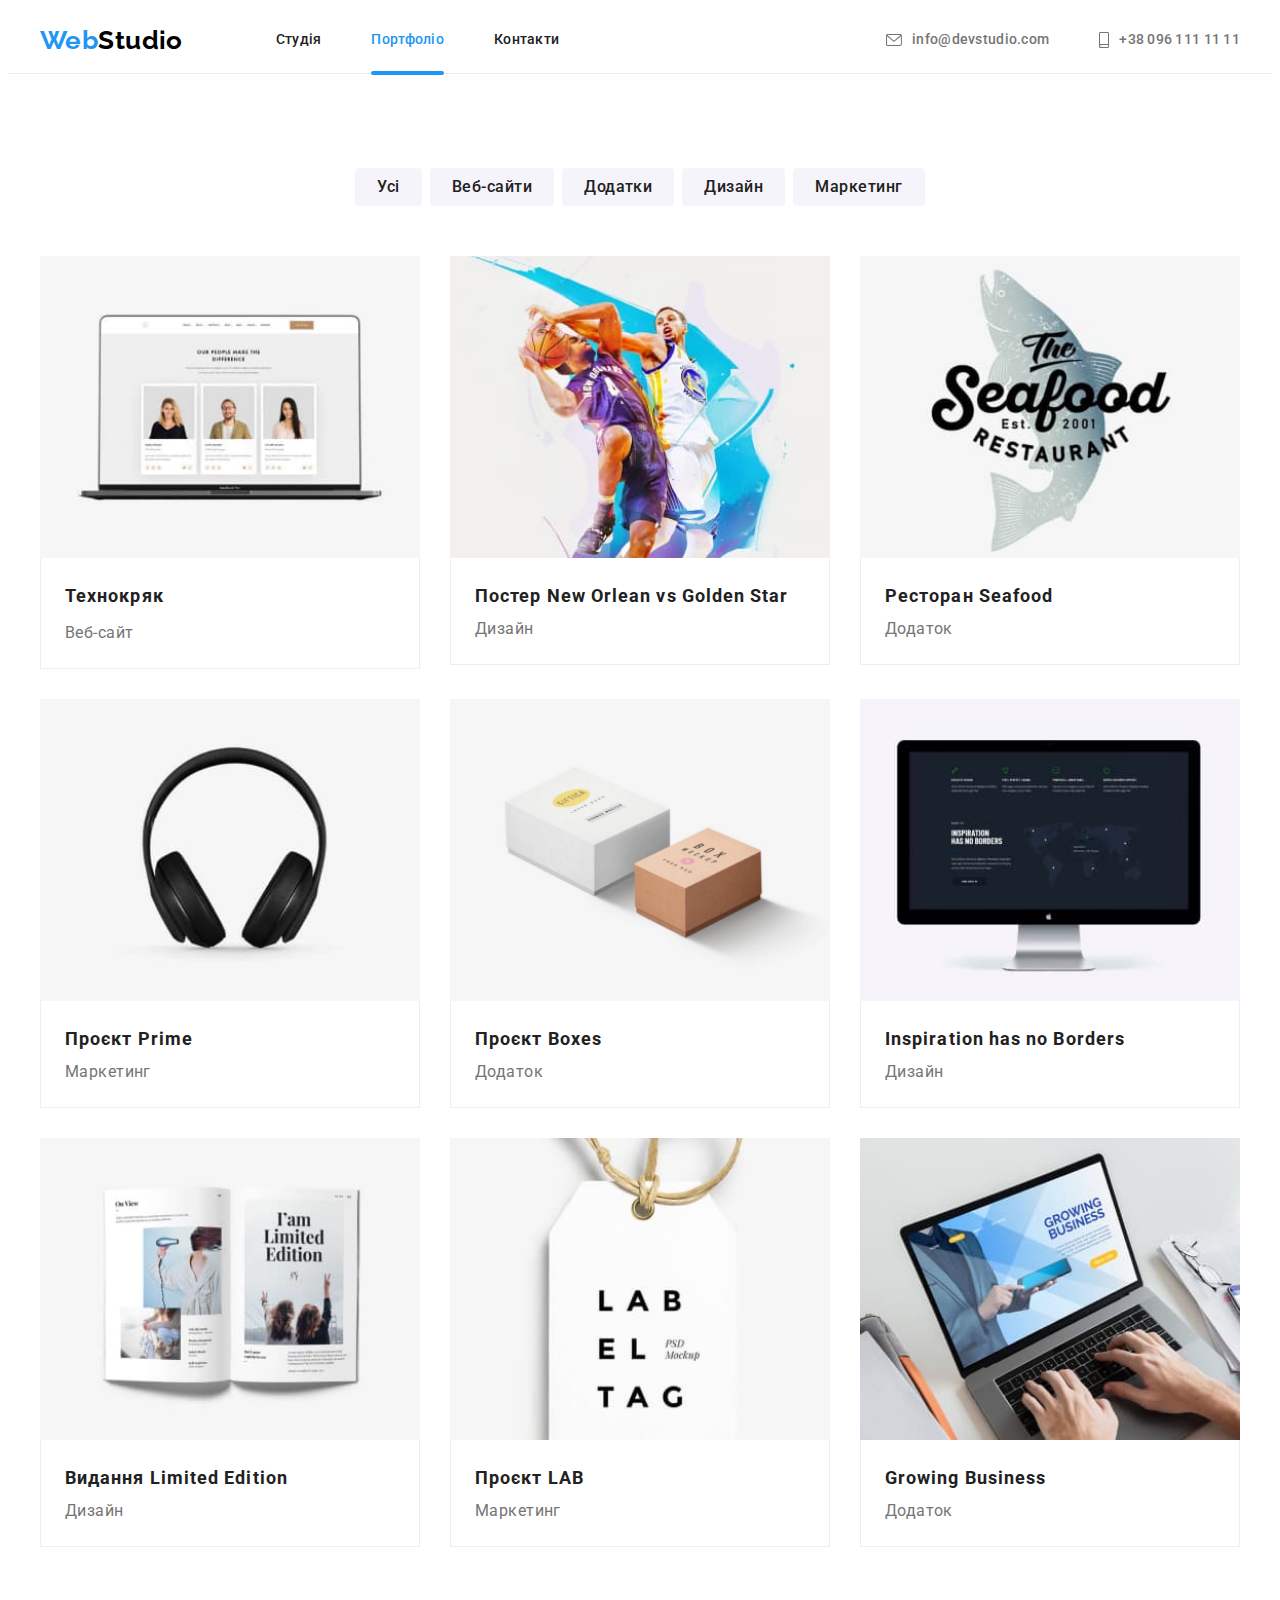
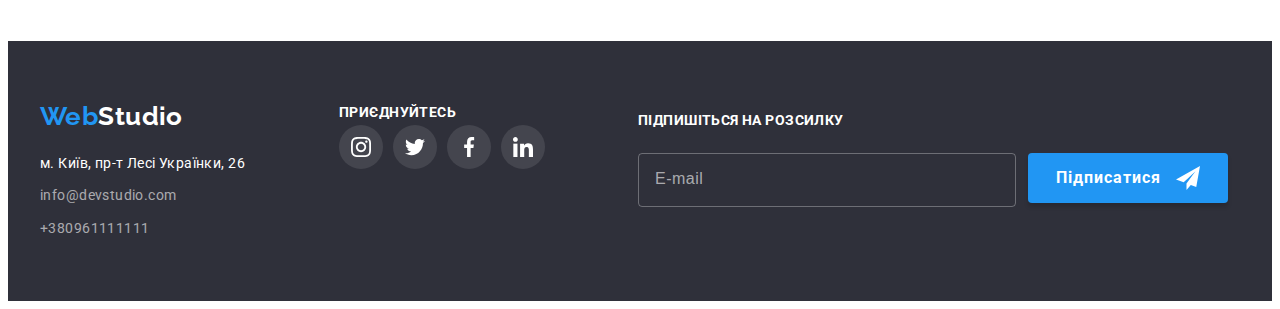
==== portfolio.html @ b79d716e "Add files via upload" ====
<!DOCTYPE html>
<html lang="uk">
  <head>
    <meta charset="UTF-8" />
    <meta http-equiv="X-UA-Compatible" content="IE=edge" />
    <meta name="viewport" content="width=device-width, initial-scale=1.0" />
    <title>Portfolio</title>
    <link rel="preconnect" href="https://fonts.googleapis.com" />
    <link rel="preconnect" href="https://fonts.gstatic.com" crossorigin />
    <link
    rel="stylesheet"
    href="https://cdnjs.cloudflare.com/ajax/libs/modern-normalize/1.1.0/modern-normalize.min.css"
    integrity="sha512-wpPYUAdjBVSE4KJnH1VR1HeZfpl1ub8YT/NKx4PuQ5NmX2tKuGu6U/JRp5y+Y8XG2tV+wKQpNHVUX03MfMFn9Q=="
    crossorigin="anonymous"
    referrerpolicy="no-referrer"
    />
    <link
      href="https://fonts.googleapis.com/css2?family=Raleway:wght@700&family=Roboto:wght@400;500;700;900&display=swap"
      rel="stylesheet"
    />
    <link rel="stylesheet" href="./css/main.min.css">
  </head>
  <body>
    <!-- header -->
    <header class="header__line">
      <div class="header container">
        <nav class="header">
          <a lang="en" href="./index.html" class="logo header__logo--position"
            >Web<span class="header__logo--color">Studio</span></a
          >
          <ul class="nav">
            <li class="nav__li">
              <a class="nav__link" href="./index.html">Студія</a>
            </li>
            <li class="nav__li">
              <a class="nav__link current" href="./portfolio.html">Портфоліо</a>
            </li>
            <li class="nav__li">
              <a class="nav__link" href="#">Контакти</a>
            </li>
          </ul>
        </nav>
        <ul class="nav">
          <li class="header__auth">
            <a class="auth__link" href="mailto:info@devstudio.com">
              <svg width="16" height="12" class="icon icon-position">
                <use href="./images/icons.svg#icon-envelope"></use>
              </svg>
              info@devstudio.com</a
            >
          </li>
          <li class="header__auth">
            <a class="auth__link" href="tel:+380961111111">
              <svg width="10" height="16" class="icon icon-position">
                <use href="./images/icons.svg#icon-smartphone"></use>
              </svg>
              +38 096 111 11 11</a
            >
          </li>
        </ul>
      </div>
    </header>
    <!-- main -->
    <main>
      <section class="section">
        <div class="container">
          <h1 class="visually-hidden">Приклади робіт</h1>
          <ul class="filter">
            <li><button type="button" class="filter__button">Усі</button></li>
            <li><button type="button" class="filter__button">Веб-сайти</button></li>
            <li><button type="button" class="filter__button">Додатки</button></li>
            <li><button type="button" class="filter__button">Дизайн</button></li>
            <li><button type="button" class="filter__button">Маркетинг</button></li>
          </ul>
          <ul class="projects-flex">
            <li class="projects projects-position">
              <a class="projects__link" href="#">
              <div class="thumb">
                <img src="./images/tehnocryak.jpg" alt="McBook Pro screen" width="370" height="294" />
                <div class="portf-overlay">
                  <p>Ресурс пропонує комплексні пропозиції з різним рівнем функціоналу та сервісів.
                     Все це дозволить відвідувачу отримати вичерпні відомості про компанію чи приватну особу.</p>
                </div>
              </div>
              <div class="projects__box">
                <h2 class="projects__title projects__title-position">Технокряк</h2>
                <p class="projects__description">Веб-сайт</p>
              </div>
            </a>
            </li>
            <li class="projects projects-position">
              <a class="projects__link" href="#">
              <div class="thumb">
              <img
                src="./images/poster.jpg"
                alt="two bascketball players"
                width="370"
                height="294"
              />
              <div class="portf-overlay">
                <p>Ресурс пропонує комплексні пропозиції з різним рівнем функціоналу та сервісів.
                   Все це дозволить відвідувачу отримати вичерпні відомості про компанію чи приватну особу.</p>
                </div>
              </div>
              <div class="projects__box">
                <h2 class="projects__title">
                  Постер <span lang="en">New Orlean vs Golden Star</span>
                </h2>
                <p class="projects__description">Дизайн</p>
              </div>
            </a>
            </li>
            <li class="projects projects-position">
              <a class="projects__link" href="#">
              <div class="thumb">
              <img src="./images/seafood.jpg" alt="resturant logo" width="370" height="294" />
              <div class="portf-overlay">
                <p>Ресурс пропонує комплексні пропозиції з різним рівнем функціоналу та сервісів.
                   Все це дозволить відвідувачу отримати вичерпні відомості про компанію чи приватну особу.</p>
              </div>
            </div>
              <div class="projects__box">
                <h2 class="projects__title">Ресторан <span lang="en"></span> Seafood</h2>
                <p class="projects__description">Додаток</p>
              </div>
            </a>
            </li>
            <li class="projects projects-position">
              <a class="projects__link" href="#">
              <div class="thumb">
              <img src="./images/projectprime.jpg" alt="headphones" width="370" height="294" />
              <div class="portf-overlay">
                <p>Ресурс пропонує комплексні пропозиції з різним рівнем функціоналу та сервісів.
                   Все це дозволить відвідувачу отримати вичерпні відомості про компанію чи приватну особу.</p>
              </div>
            </div>
              <div class="projects__box">
                <h2 class="projects__title">Проєкт <span lang="en">Prime</span></h2>
                <p class="projects__description">Маркетинг</p>
              </div>
            </a>
            </li>
            <li class="projects projects-position">
              <a class="projects__link" href="#">
              <div class="thumb">
              <img src="./images/boxes.jpg" alt="two boxes" width="370" height="294" />
              <div class="portf-overlay">
                <p>Ресурс пропонує комплексні пропозиції з різним рівнем функціоналу та сервісів.
                   Все це дозволить відвідувачу отримати вичерпні відомості про компанію чи приватну особу.</p>
              </div>
            </div>
              <div class="projects__box">
                <h2 class="projects__title">Проєкт <span lang="en"> Boxes </span></h2>
                <p class="projects__description">Додаток</p>
              </div>
            </a>
            </li>
            <li class="projects projects-position">
              <a class="projects__link" href="#">
              <div class="thumb">
              <img
                src="./images/insparationnoborders.jpg"
                alt="computer screen"
                width="370"
                height="294"
              />
              <div class="portf-overlay">
                <p>Ресурс пропонує комплексні пропозиції з різним рівнем функціоналу та сервісів.
                   Все це дозволить відвідувачу отримати вичерпні відомості про компанію чи приватну особу.</p>
              </div>
            </div>
              <div class="projects__box">
                <h2 class="projects__title" lang="en">Inspiration has no Borders</h2>
                <p class="projects__description">Дизайн</p>
              </div>
            </a>
            </li>
            <li class="projects projects-position">
              <a class="projects__link" href="#">
              <div class="thumb">
              <img src="./images/limitededition.jpg" alt="book" width="370" height="294" />
              <div class="portf-overlay">
                <p>Ресурс пропонує комплексні пропозиції з різним рівнем функціоналу та сервісів.
                   Все це дозволить відвідувачу отримати вичерпні відомості про компанію чи приватну особу.</p>
              </div>
            </div>
              <div class="projects__box">
                <h2 class="projects__title">Видання <span lang="en"></span> Limited Edition</h2>
                <p class="projects__description">Дизайн</p>
              </div>
            </a>
            </li>
            <li class="projects projects-position">
              <a class="projects__link" href="#">
              <div class="thumb">
              <img src="./images/projectlab.jpg" alt="product lable" width="370" height="294" />
              <div class="portf-overlay">
                <p>Ресурс пропонує комплексні пропозиції з різним рівнем функціоналу та сервісів.
                   Все це дозволить відвідувачу отримати вичерпні відомості про компанію чи приватну особу.</p>
              </div>
            </div>
              <div class="projects__box">
                <h2 class="projects__title">Проєкт LAB</h2>
                <p class="projects__description">Маркетинг</p>
              </div>
            </a>
            </li>
            <li class="projects projects-position">
              <a class="projects__link" href="#">
              <div class="thumb">
              <img
                src="./images/growbusiness.jpg"
                alt="man typing using the notebook"
                width="370"
                height="294"
              />
              <div class="portf-overlay">
                <p>Ресурс пропонує комплексні пропозиції з різним рівнем функціоналу та сервісів.
                   Все це дозволить відвідувачу отримати вичерпні відомості про компанію чи приватну особу.</p>
              </div>
            </div>
              <div class="projects__box">
                <h2 class="projects__title" lang="en">Growing Business</h2>
                <p class="projects__description">Додаток</p>
              </div>
            </a>
            </li>
          </ul>
        </div>
      </section>
    </main>
    <!-- footer -->
    <footer class="footer">
      <div class="container footer-flex">
        <div class="address__box">
          <a class="logo footer__logo" lang="en" href="./index.html"
            >Web<span class="footer__logo--colored">Studio</span>
          </a>
          <address>
            <ul>
              <li class="address__wrap">
                <a
                  class="address"
                  href="https://goo.gl/maps/CPtrU1FHBa2aNyZL9"
                  target="_blank"
                  rel="noopener noreferrer nofollow"
                  >м. Київ, пр-т Лесі Українки, 26</a
                >
              </li>
              <li class="address__wrap">
                <a class="footer__auth" href="mailto:info@devstudio.com"
                  >info@devstudio.com</a
                >
              </li>
              <li class="address__wrap">
                <a class="footer__auth" href="tel:+380961111111"
                  >+380961111111</a
                >
              </li>
            </ul>
          </address>
        </div>
        <div class="social">
          <h3 class="social__tittle">Приєднуйтесь</h3>
          <ul class="social__list">
            <li>
              <a href="https://www.instagram.com/" class="list__wrap">
                <svg width="20" height="20">
                  <use href="./images/icons.svg#icon-instagram"></use>
                </svg>
              </a>
            </li>

            <li>
              <a href="https://twitter.com" class="list__wrap">
                <svg width="20" height="20">
                  <use href="./images/icons.svg#icon-twitter"></use>
                </svg>
              </a>
            </li>

            <li>
              <a href="https://www.facebook.com" class="list__wrap">
                <svg width="20" height="20">
                  <use href="./images/icons.svg#icon-facebook"></use>
                </svg>
              </a>
            </li>

            <li>
              <a href="https://ua.linkedin.com" class="list__wrap">
                <svg width="20" height="20">
                  <use href="./images/icons.svg#icon-linkedin"></use>
                </svg>
              </a>
            </li>
          </ul>

        </div>
        <div class="footer__form">
          <div class="form-position">
            <h3 class="social__tittle social__tittle-position ">Підпишіться на розсилку</h3>
            <form>
              <input class="footer__input" type="email" placeholder="E-mail">
            </form>
          </div>
          <button type="submit" class="button button-footer">Підписатися<svg width="24" height="24" >
            <use href="./images/icons.svg#icon-send"></use>
          </svg></button>
        </div>

      </div>
    </footer>
  </body>
</html>
---- css/main.min.css ----
:root{--primary-text-color: #757575;--title-text-color: #212121;--accent-color: #2196f3;--primary-white-color: #ffffff;--background-color-dark: #2f303a;--background-color-light: #f5f4fa;--active-button-color: #188ce8;--border-color-portf: #eeeeee;--headre-border-color: #ececec;--nav-address-color: rgba(255, 255, 255, 0.6);--icon-color: #afb1b8;--backdrop-color: #0000001a;--primary-black-color: #000000;--footer-sm-bckground: rgba(255, 255, 255, 0.1)}.visually-hidden{position:absolute;width:1px;height:1px;margin:-1px;border:0;padding:0;white-space:nowrap;-webkit-clip-path:inset(100%);clip-path:inset(100%);clip:rect(0 0 0 0);overflow:hidden}.is-hidden{visibility:hidden;opacity:0;pointer-events:none}body{background-color:var(--primary-white-color);color:var(--primary-text-color);font-family:"Roboto",sans-serif;font-size:14px;line-height:1.71;letter-spacing:.03em}p,ul,h1,h2,h3{margin:0;padding:0;border:0}ul{list-style:none}a{text-decoration:none;line-height:0}img{display:block;max-width:100%;width:100%;height:auto}button{border:0}.container{max-width:1200px;width:100%;margin:0 auto;padding:0 15px}.section{padding-top:94px;padding-bottom:94px}.section__title{color:var(--title-text-color);font-size:36px;line-height:1.17;text-align:center;margin-bottom:50px}.button{color:var(--primary-white-color);background-color:var(--accent-color);width:216px;height:50px;font-weight:700;font-size:16px;line-height:1.88;text-align:center;letter-spacing:.06em;border-radius:4px;-webkit-box-shadow:0px 4px 4px rgba(0,0,0,.15);box-shadow:0px 4px 4px rgba(0,0,0,.15);cursor:pointer;font-family:inherit;display:inline-block;-webkit-transition-property:background;transition-property:background;-webkit-transition-duration:250ms;transition-duration:250ms;-webkit-transition-timing-function:cubic-bezier(0.4, 0, 0.2, 1);transition-timing-function:cubic-bezier(0.4, 0, 0.2, 1)}.button-footer{width:200px;height:50px;fill:var(--primary-white-color);padding:10px 28px;display:-webkit-box;display:-ms-flexbox;display:flex;-webkit-box-align:center;-ms-flex-align:center;align-items:center;-webkit-box-pack:justify;-ms-flex-pack:justify;justify-content:space-between;margin-top:52px;margin-left:12px}.button-modal{padding:10px 52px;display:block;margin:30px auto 0 auto}.button-modal:hover,.button:hover,.button-footer:hover,.button-footer:focus{background-color:var(--active-button-color)}.logo{text-decoration:none;font-family:"Raleway",sans-serif;font-weight:700;font-size:26px;line-height:1.19;color:var(--accent-color);display:inline-block;-webkit-box-align:center;-ms-flex-align:center;align-items:center}.header__logo--position{margin-right:93px}.header__logo--color{color:var(--primary-black-color)}.footer__logo{margin-bottom:20px}.footer__logo--colored{color:var(--primary-white-color)}.backdrop{position:fixed;width:100vw;height:100vh;top:50%;left:50%;-webkit-transform:translate(-50%, -50%);transform:translate(-50%, -50%);z-index:1000;background-color:var(--backdrop-color);opacity:1;-webkit-transition:opacity 450ms cubic-bezier(0.4, 0, 0.2, 1),visibility 450ms cubic-bezier(0.4, 0, 0.2, 1);transition:opacity 450ms cubic-bezier(0.4, 0, 0.2, 1),visibility 450ms cubic-bezier(0.4, 0, 0.2, 1)}.modal{position:absolute;top:50%;left:50%;-webkit-transform:translate(-50%, -50%);transform:translate(-50%, -50%);width:528px;min-height:581px;background-color:var(--primary-white-color);-webkit-box-shadow:0px 1px 3px rgba(0,0,0,.12),0px 1px 1px rgba(0,0,0,.14),0px 2px 1px rgba(0,0,0,.2);box-shadow:0px 1px 3px rgba(0,0,0,.12),0px 1px 1px rgba(0,0,0,.14),0px 2px 1px rgba(0,0,0,.2);border-radius:4px;padding:40px 39px}.modal__anchor{text-decoration:underline;color:var(--accent-color)}.modal__cross{background-color:var(--primary-white-color);border:1px solid rgba(0,0,0,.1);border-radius:50px;width:30px;height:30px;display:-webkit-box;display:-ms-flexbox;display:flex;-webkit-box-pack:center;-ms-flex-pack:center;justify-content:center;-webkit-box-align:center;-ms-flex-align:center;align-items:center;position:absolute;top:8px;right:8px;cursor:pointer;z-index:1001;-webkit-transition:fill 250ms cubic-bezier(0.4, 0, 0.2, 1);transition:fill 250ms cubic-bezier(0.4, 0, 0.2, 1)}.modal__cross:focus,.modal__cross:hover{fill:var(--accent-color)}.modal__title{display:block;color:var(--title-text-color);font-weight:700;font-size:20px;line-height:1.15;letter-spacing:.03em;margin-bottom:12px;text-align:center}.modal__position{display:-webkit-box;display:-ms-flexbox;display:flex;-webkit-box-orient:vertical;-webkit-box-direction:normal;-ms-flex-direction:column;flex-direction:column}.input{position:relative;margin-bottom:10px}.input__lable{font-size:12px;line-height:1.17x;letter-spacing:.01em;color:var(--primary-text-color);margin-bottom:4px}.form{width:100%;height:40px;padding-left:42px;border:1px solid rgba(33,33,33,.2);border-radius:4px;outline:none;cursor:pointer;-webkit-transition-property:fill,border;transition-property:fill,border;-webkit-transition-duration:250ms;transition-duration:250ms;-webkit-transition-timing-function:cubic-bezier(0.4, 0, 0.2, 1);transition-timing-function:cubic-bezier(0.4, 0, 0.2, 1)}.form__textarea{width:448px;height:120px;resize:none;padding:12px 16px;border:1px solid rgba(33,33,33,.2);margin-bottom:20px;outline:none}.form__textarea::-webkit-input-placeholder{font-size:12px;line-height:1.7;letter-spacing:.01em;color:rgba(117,117,117,.5)}.form__textarea::-moz-placeholder{font-size:12px;line-height:1.7;letter-spacing:.01em;color:rgba(117,117,117,.5)}.form__textarea:-ms-input-placeholder{font-size:12px;line-height:1.7;letter-spacing:.01em;color:rgba(117,117,117,.5)}.form__textarea::-ms-input-placeholder{font-size:12px;line-height:1.7;letter-spacing:.01em;color:rgba(117,117,117,.5)}.form__textarea::placeholder{font-size:12px;line-height:1.7;letter-spacing:.01em;color:rgba(117,117,117,.5)}.form__icon{fill:var(--title-text-color);position:absolute;top:36px;left:10px;-webkit-transition-property:fill;transition-property:fill;-webkit-transition-duration:250ms;transition-duration:250ms;-webkit-transition-timing-function:cubic-bezier(0.4, 0, 0.2, 1);transition-timing-function:cubic-bezier(0.4, 0, 0.2, 1)}.form:focus,.form:active{border:1px solid var(--accent-color)}.form__textarea:hover,.form__textarea:focus{border:1px solid var(--accent-color)}.form:active+.form__icon,.form:active{fill:var(--accent-color)}.form:not(:-moz-placeholder-shown)+.form__icon{fill:var(--accent-color)}.form:not(:-ms-input-placeholder)+.form__icon{fill:var(--accent-color)}.form:active+.form__icon,.form:not(:placeholder-shown)+.form__icon{fill:var(--accent-color)}.form:focus-within+.form__icon{fill:var(--accent-color)}.checkbox__position{display:-webkit-box;display:-ms-flexbox;display:flex;-webkit-box-align:center;-ms-flex-align:center;align-items:center;gap:8px;margin-left:12px}.checkbox{display:-webkit-box;display:-ms-flexbox;display:flex;-webkit-box-align:center;-ms-flex-align:center;align-items:center;width:16px;height:15px;border:1px solid var(--title-text-color);border-radius:4px;-webkit-transition-property:background;transition-property:background;-webkit-transition-duration:250ms;transition-duration:250ms;-webkit-transition-timing-function:cubic-bezier(0.4, 0, 0.2, 1);transition-timing-function:cubic-bezier(0.4, 0, 0.2, 1);-webkit-transition:border 250ms cubic-bezier(0.4, 0, 0.2, 1);transition:border 250ms cubic-bezier(0.4, 0, 0.2, 1)}.input__checkbox:checked+.checkbox{background-color:var(--accent-color);border:var(--accent-color)}.header{display:-webkit-box;display:-ms-flexbox;display:flex;-webkit-box-pack:justify;-ms-flex-pack:justify;justify-content:space-between;-webkit-box-align:center;-ms-flex-align:center;align-items:center}.header__position{display:inline-block;-webkit-box-align:center;-ms-flex-align:center;align-items:center}.header__line{border-bottom:1px solid var(--headre-border-color)}.header__auth:not(:first-of-type){margin-left:50px}.header__auth:hover,.header__auth:focus{color:var(--accent-color);fill:var(--accent-color)}.nav{display:-webkit-box;display:-ms-flexbox;display:flex;-webkit-box-pack:justify;-ms-flex-pack:justify;justify-content:space-between;-webkit-box-align:center;-ms-flex-align:center;align-items:center}.nav__li:not(:last-of-type){margin-right:50px}.nav__link:focus,.nav__link:hover{color:var(--accent-color);fill:var(--accent-color)}.nav__li{position:relative}.nav__link{display:-webkit-box;display:-ms-flexbox;display:flex;-webkit-box-pack:justify;-ms-flex-pack:justify;justify-content:space-between;-webkit-box-align:center;-ms-flex-align:center;align-items:center}.nav__link{color:var(--title-text-color);font-weight:500;font-size:14px;line-height:1.14;letter-spacing:.02em;padding-top:24px;padding-bottom:25px;-webkit-transition-property:color;transition-property:color;-webkit-transition-duration:250ms;transition-duration:250ms;-webkit-transition-timing-function:cubic-bezier(0.4, 0, 0.2, 1);transition-timing-function:cubic-bezier(0.4, 0, 0.2, 1)}.auth__link{font-weight:500;font-size:14px;line-height:1.14;letter-spacing:.02em;padding-top:24px;padding-bottom:25px;color:var(--primary-text-color);display:-webkit-box;display:-ms-flexbox;display:flex;-webkit-box-pack:justify;-ms-flex-pack:justify;justify-content:space-between;-webkit-box-align:center;-ms-flex-align:center;align-items:center;-webkit-transition-property:color;transition-property:color;-webkit-transition-duration:250ms;transition-duration:250ms;-webkit-transition-timing-function:cubic-bezier(0.4, 0, 0.2, 1);transition-timing-function:cubic-bezier(0.4, 0, 0.2, 1)}.auth__link:hover,.auth__link:focus{color:var(--accent-color);fill:var(--accent-color)}.icon{fill:currentColor;-webkit-transition-property:fill;transition-property:fill;-webkit-transition-duration:250ms;transition-duration:250ms;-webkit-transition-timing-function:cubic-bezier(0.4, 0, 0.2, 1);transition-timing-function:cubic-bezier(0.4, 0, 0.2, 1)}.icon:focus,.icon:hover{color:var(--accent-color);fill:var(--accent-color)}.icon-position{margin-right:10px}.current{color:var(--accent-color)}.current::after{content:"";display:inline-block;height:4px;width:100%;background-color:var(--accent-color);position:absolute;bottom:-2px;left:0;border-radius:2px}.hero__background{background-image:-webkit-gradient(linear, left top, left bottom, from(rgba(47, 48, 58, 0.4)), to(rgba(47, 48, 58, 0.4))),url(../images/hero.jpg);background-image:linear-gradient(rgba(47, 48, 58, 0.4), rgba(47, 48, 58, 0.4)),url(../images/hero.jpg);background-color:var(--background-color-dark);max-width:1600px;min-height:600px;background-size:cover;background-repeat:no-repeat;background-position:center;margin:0 auto}.hero__wrap{text-align:center;padding-top:200px;padding-bottom:200px}.hero__tittle{color:var(--primary-white-color);font-weight:900;font-size:44px;line-height:1.36;letter-spacing:.06em;text-transform:uppercase;max-width:696px}.hero__tittle-position{margin:0 auto 30px auto}address{font:inherit}.benefits{padding-top:94px;display:-webkit-box;display:-ms-flexbox;display:flex;-webkit-box-pack:justify;-ms-flex-pack:justify;justify-content:space-between;-webkit-box-align:center;-ms-flex-align:center;align-items:center}.benefits__list:not(:last-of-type){margin-right:30px}.benefits-wrap{width:270px}.benefits__title{color:var(--title-text-color);font-weight:700;font-size:14px;line-height:1.14;text-transform:uppercase;margin-bottom:10px}.benefits__icon{display:-webkit-box;display:-ms-flexbox;display:flex;background-color:var(--background-color-light);-webkit-box-align:center;-ms-flex-align:center;align-items:center;padding:25px 100px;margin-bottom:30px}.occupations{display:-webkit-box;display:-ms-flexbox;display:flex;-webkit-box-pack:justify;-ms-flex-pack:justify;justify-content:space-between;-webkit-box-align:center;-ms-flex-align:center;align-items:center}.occupations-thumb{position:relative}.occupations__tittle{line-height:1.14;font-size:14px;text-transform:uppercase}.occupations__description{position:absolute;bottom:0;right:0;width:100%;min-height:70px;background:rgba(47,48,58,.8);color:var(--primary-white-color);display:-webkit-box;display:-ms-flexbox;display:flex;-webkit-box-pack:center;-ms-flex-pack:center;justify-content:center;-webkit-box-align:center;-ms-flex-align:center;align-items:center}.team{background-color:var(--background-color-light)}.team__position-main{margin-bottom:30px}.team__position-scnd{margin-bottom:10px}.team__icons{display:-webkit-box;display:-ms-flexbox;display:flex;-webkit-box-pack:center;-ms-flex-pack:center;justify-content:center;-webkit-box-align:center;-ms-flex-align:center;align-items:center;width:100%;margin-top:16px}.team__icons li:not(:last-of-type){margin-right:10px}.team__box{-webkit-box-shadow:0px 1px 3px rgba(0,0,0,.12),0px 1px 1px rgba(0,0,0,.14),0px 2px 1px rgba(0,0,0,.2);box-shadow:0px 1px 3px rgba(0,0,0,.12),0px 1px 1px rgba(0,0,0,.14),0px 2px 1px rgba(0,0,0,.2);border-radius:0px 0px 4px 4px;background-color:var(--primary-white-color);padding-bottom:30px}.team__position:not(:last-child){margin-right:30px}.team__list{display:-webkit-box;display:-ms-flexbox;display:flex;-webkit-box-pack:justify;-ms-flex-pack:justify;justify-content:space-between;-webkit-box-align:center;-ms-flex-align:center;align-items:center}.icons__circle{display:-webkit-box;display:-ms-flexbox;display:flex;-webkit-box-pack:center;-ms-flex-pack:center;justify-content:center;-webkit-box-align:center;-ms-flex-align:center;align-items:center;padding:12px;border-radius:50px;cursor:pointer;fill:var(--icon-color);-webkit-transition:fill 250ms cubic-bezier(0.4, 0, 0.2, 1);transition:fill 250ms cubic-bezier(0.4, 0, 0.2, 1);-webkit-transition-property:background;transition-property:background;-webkit-transition-duration:250ms;transition-duration:250ms;-webkit-transition-timing-function:cubic-bezier(0.4, 0, 0.2, 1);transition-timing-function:cubic-bezier(0.4, 0, 0.2, 1)}.list__wrap:hover,.list__wrap:focus,.icons__circle:hover,.icons__circle:focus{fill:var(--primary-white-color);background-color:var(--accent-color)}.mates-name{color:var(--title-text-color);font-weight:500;font-size:16px;line-height:1.19;text-align:center}.mates-position{font-size:16px;line-height:1.19;text-align:center}.clients{display:-webkit-box;display:-ms-flexbox;display:flex;-webkit-box-pack:justify;-ms-flex-pack:justify;justify-content:space-between;-webkit-box-align:center;-ms-flex-align:center;align-items:center}.clients__box:focus,.clients__box:hover{border:1px solid var(--accent-color);fill:var(--accent-color)}.clients__box{display:-webkit-box;display:-ms-flexbox;display:flex;-webkit-box-sizing:border-box;box-sizing:border-box;-webkit-box-pack:center;-ms-flex-pack:center;justify-content:center;-webkit-box-align:center;-ms-flex-align:center;align-items:center;border:1px solid var(--icon-color);border-radius:4px;padding:16px 32px;fill:var(--icon-color);-webkit-transition:border 250ms cubic-bezier(0.4, 0, 0.2, 1);transition:border 250ms cubic-bezier(0.4, 0, 0.2, 1);-webkit-transition:fill 250ms cubic-bezier(0.4, 0, 0.2, 1);transition:fill 250ms cubic-bezier(0.4, 0, 0.2, 1)}.footer{background-color:var(--background-color-dark);padding-top:60px;padding-bottom:60px}.footer__auth{color:var(--nav-address-color);letter-spacing:inherit}.footer__input::-webkit-input-placeholder{font-size:16px;line-height:1.25;letter-spacing:.03em;color:rgba(255,255,255,.6)}.footer__input::-moz-placeholder{font-size:16px;line-height:1.25;letter-spacing:.03em;color:rgba(255,255,255,.6)}.footer__input:-ms-input-placeholder{font-size:16px;line-height:1.25;letter-spacing:.03em;color:rgba(255,255,255,.6)}.footer__input::-ms-input-placeholder{font-size:16px;line-height:1.25;letter-spacing:.03em;color:rgba(255,255,255,.6)}.footer__input::placeholder{font-size:16px;line-height:1.25;letter-spacing:.03em;color:rgba(255,255,255,.6)}.footer__form{margin-left:93px}.footer__input{width:358px;height:50px;padding-left:16px;border:1px solid rgba(255,255,255,.3);border-radius:4px;outline:none;cursor:pointer;background-color:rgba(0,0,0,0);color:var(--primary-white-color)}.footer-flex,.footer__form{display:-webkit-box;display:-ms-flexbox;display:flex}.footer__auth:focus,.footer__auth:hover{color:var(--accent-color);fill:var(--accent-color)}.address{color:var(--primary-white-color);letter-spacing:inherit;-webkit-transition-property:color;transition-property:color;-webkit-transition-duration:250ms;transition-duration:250ms;-webkit-transition-timing-function:cubic-bezier(0.4, 0, 0.2, 1);transition-timing-function:cubic-bezier(0.4, 0, 0.2, 1)}.address__box{padding-right:24px}.address:focus,.address:hover{color:var(--accent-color);fill:var(--accent-color)}.address__wrap:not(:last-child){margin-bottom:9px}.social{margin-left:70px}.social__list{display:-webkit-box;display:-ms-flexbox;display:flex}.social__list li:not(:last-of-type){margin-right:10px}.social__tittle{font-size:14px;line-height:1,14;letter-spacing:.03em;text-transform:uppercase;color:var(--primary-white-color)}.social__tittle-position{margin-bottom:20px}.list__wrap{display:-webkit-box;display:-ms-flexbox;display:flex;-webkit-box-pack:center;-ms-flex-pack:center;justify-content:center;-webkit-box-align:center;-ms-flex-align:center;align-items:center;padding:12px;border-radius:50px;cursor:pointer;fill:var(--primary-white-color);background-color:var(--footer-sm-bckground);-webkit-transition-property:background;transition-property:background;-webkit-transition-duration:250ms;transition-duration:250ms;-webkit-transition-timing-function:cubic-bezier(0.4, 0, 0.2, 1);transition-timing-function:cubic-bezier(0.4, 0, 0.2, 1)}.form-position{padding-top:8px}.projects{-ms-flex-preferred-size:calc((100% - 60px)/3);flex-basis:calc((100% - 60px)/3);-webkit-box-shadow:0px 0px 0px rgba(0,0,0,0),0px 0px 0px rgba(0,0,0,0),0px 0px 0px rgba(0,0,0,0);box-shadow:0px 0px 0px rgba(0,0,0,0),0px 0px 0px rgba(0,0,0,0),0px 0px 0px rgba(0,0,0,0);-webkit-transition:-webkit-box-shadow 250ms cubic-bezier(0.4, 0, 0.2, 1);transition:-webkit-box-shadow 250ms cubic-bezier(0.4, 0, 0.2, 1);transition:box-shadow 250ms cubic-bezier(0.4, 0, 0.2, 1);transition:box-shadow 250ms cubic-bezier(0.4, 0, 0.2, 1), -webkit-box-shadow 250ms cubic-bezier(0.4, 0, 0.2, 1)}.projects-position{margin-right:30px;margin-bottom:30px}.projects__box{padding:20px 24px;border-left:1px solid var(--border-color-portf);border-right:1px solid var(--border-color-portf);border-bottom:1px solid var(--border-color-portf)}.projects:hover{-webkit-box-shadow:0px 3px 1px rgba(0,0,0,.1),0px 1px 2px rgba(0,0,0,.08),0px 2px 2px rgba(0,0,0,.12);box-shadow:0px 3px 1px rgba(0,0,0,.1),0px 1px 2px rgba(0,0,0,.08),0px 2px 2px rgba(0,0,0,.12)}.projects__title{color:var(--title-text-color);font-weight:700;font-size:18px;line-height:2;letter-spacing:.06em}.projects__title-position{margin-bottom:4px}.projects__description{font-size:16px;line-height:1.88}.projects-flex{display:-webkit-box;display:-ms-flexbox;display:flex;-ms-flex-wrap:wrap;flex-wrap:wrap}.projects__link{color:var(--primary-text-color)}.projects:nth-child(3n){margin-right:0}.projects:nth-last-child(-n+3){margin-bottom:0}.filter{display:-webkit-box;display:-ms-flexbox;display:flex;-webkit-box-pack:center;-ms-flex-pack:center;justify-content:center;margin-bottom:50px}.filter__button{color:var(--title-text-color);background:var(--background-color-light);border-radius:4px;font-weight:500;font-size:16px;line-height:1.6;text-align:center;letter-spacing:.03em;font-family:inherit;padding:6px 22px;cursor:pointer;-webkit-box-shadow:0px 0px 0px rgba(0,0,0,0),0px 0px 0px rgba(0,0,0,0),0px 0px 0px rgba(0,0,0,0);box-shadow:0px 0px 0px rgba(0,0,0,0),0px 0px 0px rgba(0,0,0,0),0px 0px 0px rgba(0,0,0,0);-webkit-transition:color 250ms cubic-bezier(0.4, 0, 0.2, 1),-webkit-box-shadow 250ms cubic-bezier(0.4, 0, 0.2, 1);transition:color 250ms cubic-bezier(0.4, 0, 0.2, 1),-webkit-box-shadow 250ms cubic-bezier(0.4, 0, 0.2, 1);transition:box-shadow 250ms cubic-bezier(0.4, 0, 0.2, 1),color 250ms cubic-bezier(0.4, 0, 0.2, 1);transition:box-shadow 250ms cubic-bezier(0.4, 0, 0.2, 1),color 250ms cubic-bezier(0.4, 0, 0.2, 1),-webkit-box-shadow 250ms cubic-bezier(0.4, 0, 0.2, 1)}.filter__button:focus,.filter__button:hover{color:var(--primary-white-color);background-color:var(--accent-color);-webkit-box-shadow:0px 3px 1px rgba(0,0,0,.1),0px 1px 2px rgba(0,0,0,.08),0px 2px 2px rgba(0,0,0,.12);box-shadow:0px 3px 1px rgba(0,0,0,.1),0px 1px 2px rgba(0,0,0,.08),0px 2px 2px rgba(0,0,0,.12)}.filter li:not(:last-child){margin-right:8px}.thumb{overflow:hidden;position:relative}.thumb:hover .portf-overlay,a:focus .portf-overlay{-webkit-transform:translateY(0);transform:translateY(0)}.portf-overlay{position:absolute;top:0;left:0;width:100%;height:100%;background-color:var(--accent-color);opacity:.9;-webkit-transform:translateY(101%);transform:translateY(101%);-webkit-transition:-webkit-transform 250ms ease;transition:-webkit-transform 250ms ease;transition:transform 250ms ease;transition:transform 250ms ease, -webkit-transform 250ms ease;color:var(--primary-white-color);line-height:1.56;font-size:18px;padding:63px 24px}/*# sourceMappingURL=main.min.css.map */
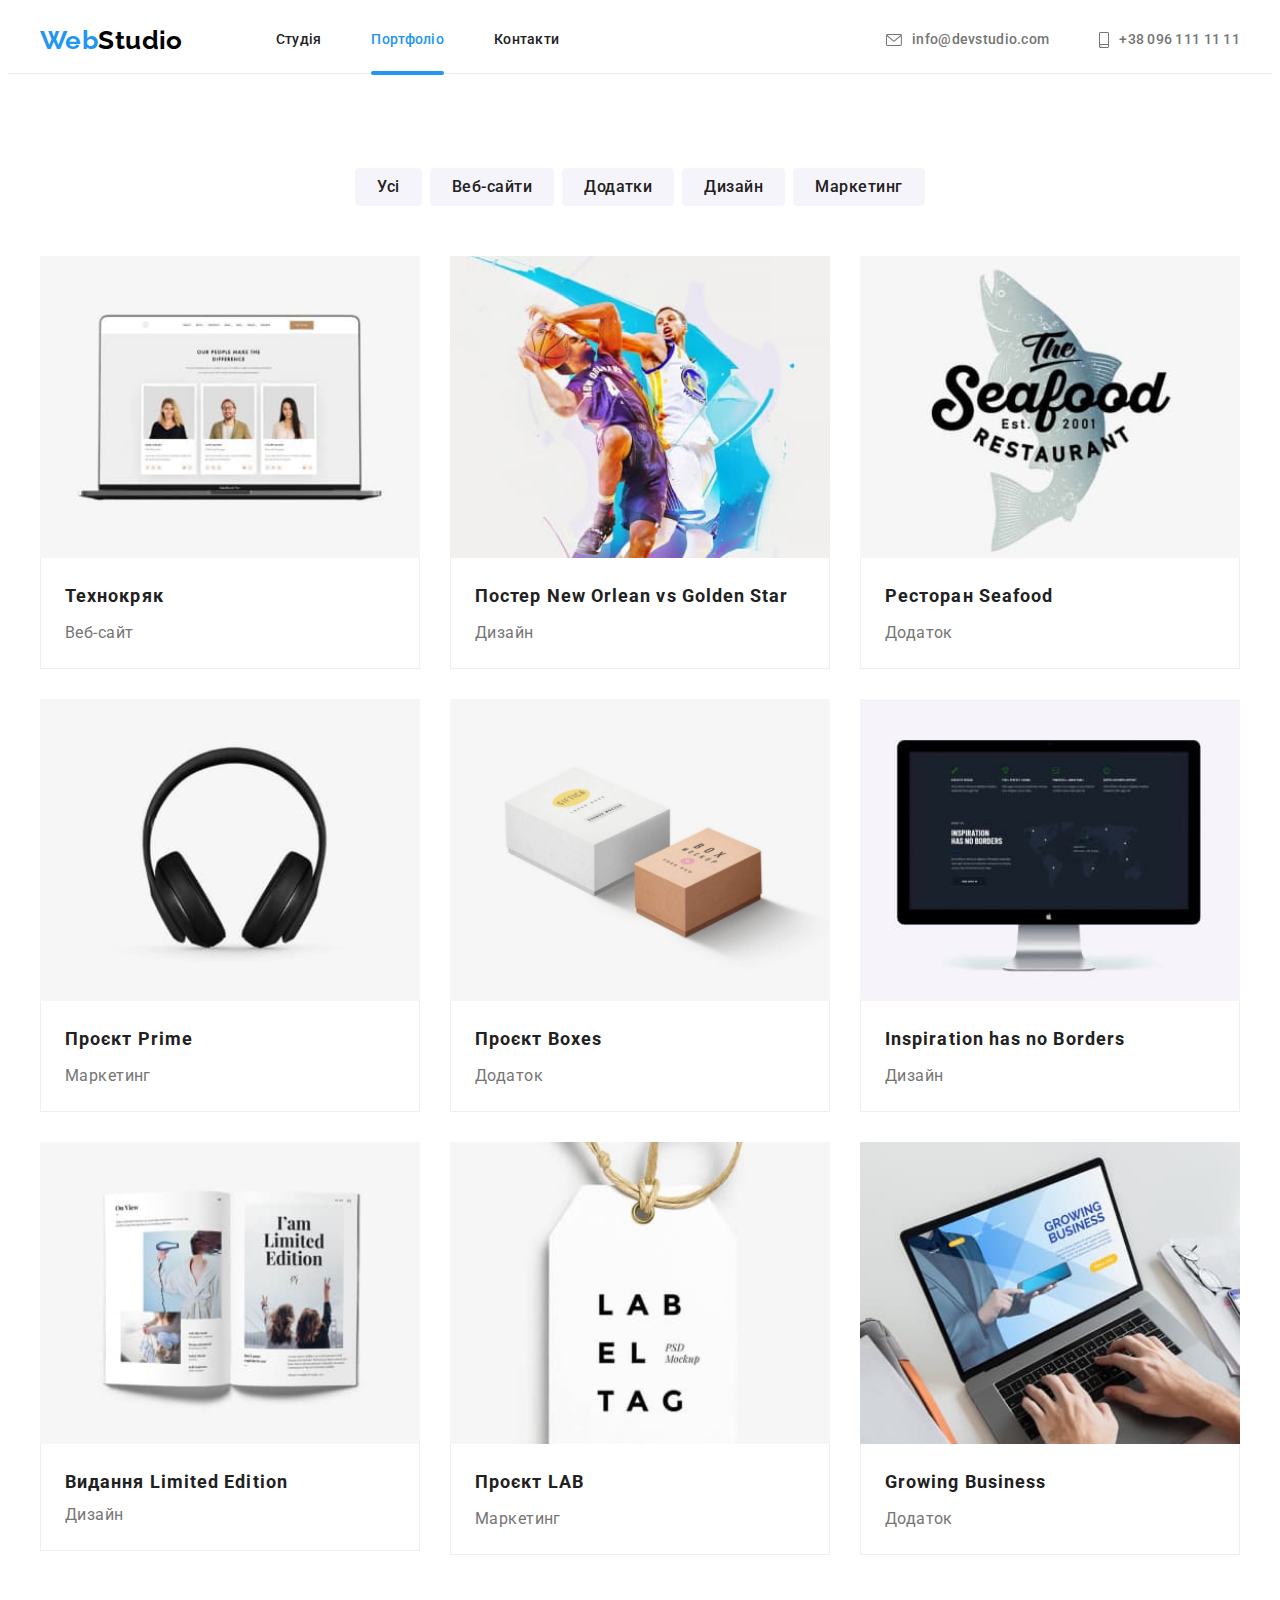
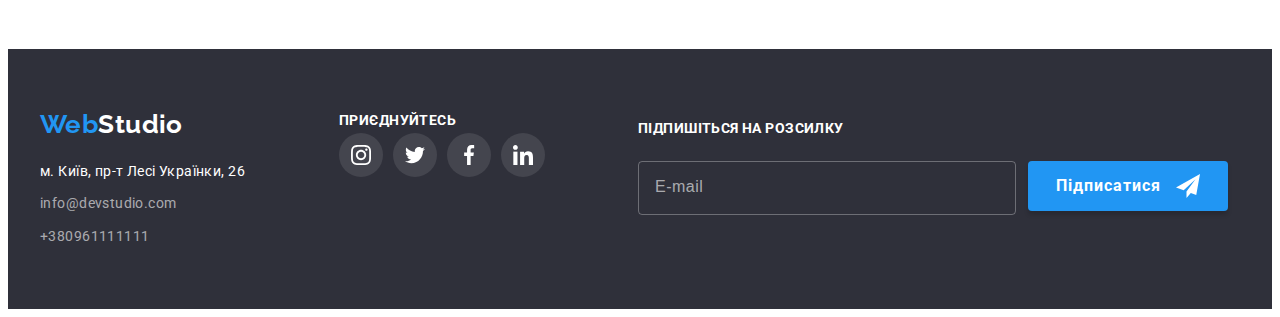
==== commit 13d63545: "minor changes" ====
--- a/portfolio.html
+++ b/portfolio.html
@@ -103,7 +103,7 @@
                 </div>
               </div>
               <div class="projects__box">
-                <h2 class="projects__title">
+                <h2 class="projects__title projects__title-position">
                   Постер <span lang="en">New Orlean vs Golden Star</span>
                 </h2>
                 <p class="projects__description">Дизайн</p>
@@ -120,7 +120,7 @@
               </div>
             </div>
               <div class="projects__box">
-                <h2 class="projects__title">Ресторан <span lang="en"></span> Seafood</h2>
+                <h2 class="projects__title projects__title-position">Ресторан <span lang="en"></span> Seafood</h2>
                 <p class="projects__description">Додаток</p>
               </div>
             </a>
@@ -135,7 +135,7 @@
               </div>
             </div>
               <div class="projects__box">
-                <h2 class="projects__title">Проєкт <span lang="en">Prime</span></h2>
+                <h2 class="projects__title projects__title-position">Проєкт <span lang="en">Prime</span></h2>
                 <p class="projects__description">Маркетинг</p>
               </div>
             </a>
@@ -150,7 +150,7 @@
               </div>
             </div>
               <div class="projects__box">
-                <h2 class="projects__title">Проєкт <span lang="en"> Boxes </span></h2>
+                <h2 class="projects__title projects__title-position">Проєкт <span lang="en"> Boxes </span></h2>
                 <p class="projects__description">Додаток</p>
               </div>
             </a>
@@ -170,7 +170,7 @@
               </div>
             </div>
               <div class="projects__box">
-                <h2 class="projects__title" lang="en">Inspiration has no Borders</h2>
+                <h2 class="projects__title projects__title-position" lang="en">Inspiration has no Borders</h2>
                 <p class="projects__description">Дизайн</p>
               </div>
             </a>
@@ -200,7 +200,7 @@
               </div>
             </div>
               <div class="projects__box">
-                <h2 class="projects__title">Проєкт LAB</h2>
+                <h2 class="projects__title projects__title-position">Проєкт LAB</h2>
                 <p class="projects__description">Маркетинг</p>
               </div>
             </a>
@@ -220,7 +220,7 @@
               </div>
             </div>
               <div class="projects__box">
-                <h2 class="projects__title" lang="en">Growing Business</h2>
+                <h2 class="projects__title projects__title-position" lang="en">Growing Business</h2>
                 <p class="projects__description">Додаток</p>
               </div>
             </a>
